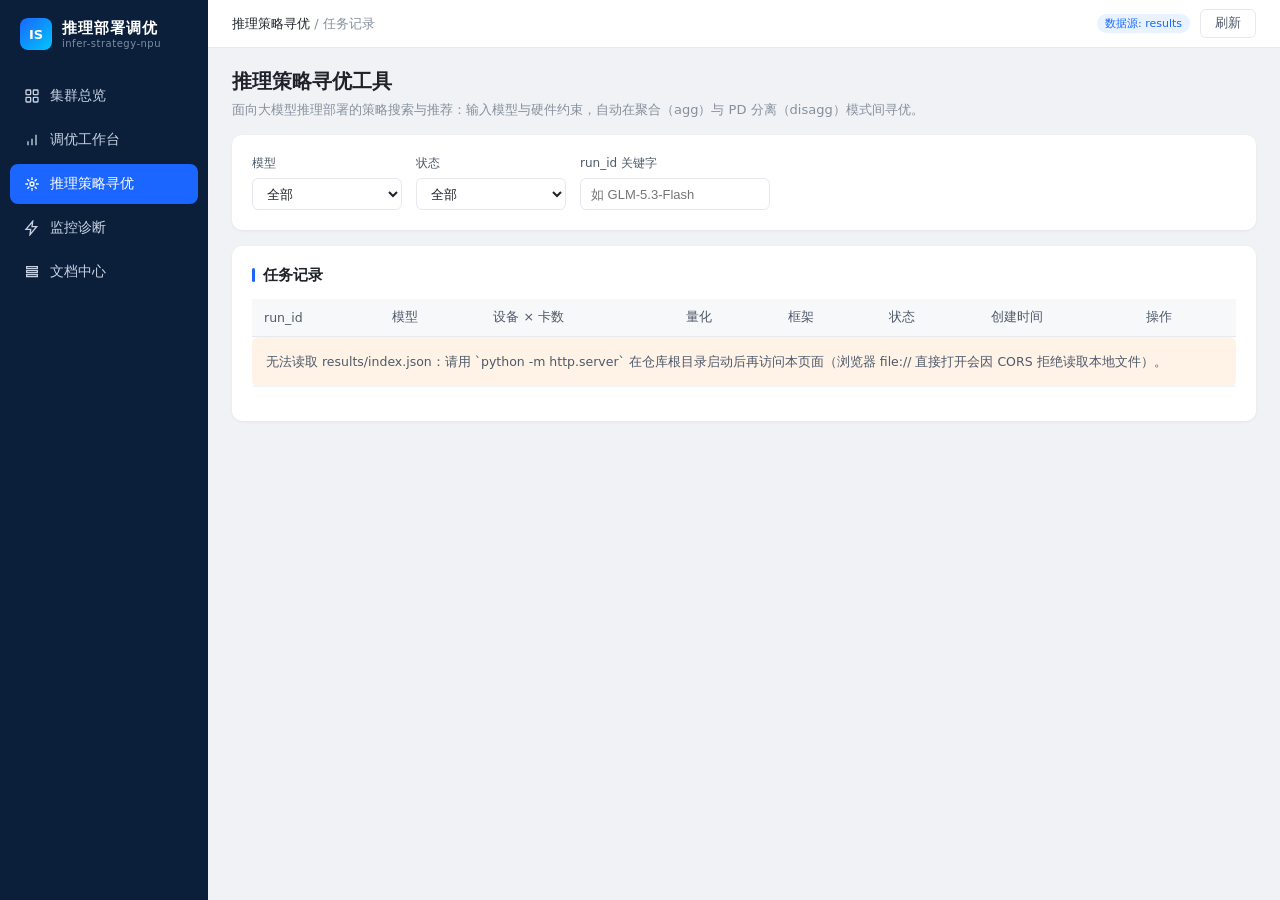
==== ui/index.html @ 911f8c32 "feat(ui): add static frontend demo reading from results/ - ui/: task list + detail views (agg / disa" ====
<!DOCTYPE html>
<html lang="zh-CN">
<head>
  <meta charset="UTF-8">
  <meta name="viewport" content="width=device-width, initial-scale=1.0">
  <title>推理部署策略寻优 · Demo</title>
  <link rel="stylesheet" href="styles.css">
</head>
<body>
<div class="layout">

  <!-- 侧边栏 -->
  <aside class="sidebar">
    <div class="logo">
      <div class="logo-icon">IS</div>
      <div>
        <div class="logo-name">推理部署调优</div>
        <div class="logo-sub">infer-strategy-npu</div>
      </div>
    </div>
    <nav class="menu">
      <div class="menu-item">
        <svg viewBox="0 0 24 24" fill="none" stroke="currentColor" stroke-width="2"><rect x="3" y="3" width="7" height="7" rx="1"/><rect x="14" y="3" width="7" height="7" rx="1"/><rect x="3" y="14" width="7" height="7" rx="1"/><rect x="14" y="14" width="7" height="7" rx="1"/></svg>
        集群总览
      </div>
      <div class="menu-item">
        <svg viewBox="0 0 24 24" fill="none" stroke="currentColor" stroke-width="2"><path d="M12 20V10M6 20v-6M18 20V4"/></svg>
        调优工作台
      </div>
      <div class="menu-item active">
        <svg viewBox="0 0 24 24" fill="none" stroke="currentColor" stroke-width="2"><circle cx="12" cy="12" r="3"/><path d="M12 2v4M12 18v4M2 12h4M18 12h4M5 5l3 3M16 16l3 3M19 5l-3 3M8 16l-3 3"/></svg>
        推理策略寻优
      </div>
      <div class="menu-item">
        <svg viewBox="0 0 24 24" fill="none" stroke="currentColor" stroke-width="2"><path d="M13 2L3 14h7l-1 8 10-12h-7l1-8z"/></svg>
        监控诊断
      </div>
      <div class="menu-item">
        <svg viewBox="0 0 24 24" fill="none" stroke="currentColor" stroke-width="2"><path d="M4 4h16v3H4zM4 10h16v3H4zM4 16h16v3H4z"/></svg>
        文档中心
      </div>
    </nav>
  </aside>

  <div class="main">
    <div class="topbar">
      <span class="crumb" id="crumb"></span>
      <div class="topbar-right">
        <span class="src-badge" id="src-badge"></span>
        <button class="btn-ghost" onclick="location.reload()">刷新</button>
      </div>
    </div>

    <div class="content">

      <!-- 视图一：任务列表 -->
      <div id="view-list">
        <div class="page-head">
          <h1>推理策略寻优工具</h1>
          <p>面向大模型推理部署的策略搜索与推荐：输入模型与硬件约束，自动在聚合（agg）与 PD 分离（disagg）模式间寻优。</p>
        </div>

        <div class="card">
          <div class="filters">
            <div class="field">
              <label>模型</label>
              <select id="f-model"><option value="">全部</option></select>
            </div>
            <div class="field">
              <label>状态</label>
              <select id="f-status">
                <option value="">全部</option>
                <option value="ok">成功</option>
                <option value="failed">失败</option>
              </select>
            </div>
            <div class="field">
              <label>run_id 关键字</label>
              <input id="f-kw" placeholder="如 GLM-5.3-Flash" style="min-width:180px;">
            </div>
          </div>
        </div>

        <div class="card">
          <div class="card-head">
            <div class="card-title"><span class="bar"></span>任务记录</div>
          </div>
          <table>
            <thead>
              <tr>
                <th>run_id</th><th>模型</th><th>设备 × 卡数</th><th>量化</th>
                <th>框架</th><th>状态</th><th>创建时间</th><th>操作</th>
              </tr>
            </thead>
            <tbody id="list-body"></tbody>
          </table>
          <div class="pager" id="pager"></div>
        </div>
      </div>

      <!-- 视图二：任务详情 -->
      <div id="view-detail" class="hide">
        <div class="page-head" style="display:flex;align-items:flex-start;">
          <div style="flex:1;min-width:0;">
            <h1 id="detail-title" style="font-size:18px;"></h1>
            <p id="detail-sub"></p>
          </div>
          <div style="padding-top:4px;">
            <button class="btn-ghost" onclick="backToList()">← 返回任务记录</button>
          </div>
        </div>
        <div id="detail-body"></div>
      </div>

    </div>
  </div>
</div>

<!-- 新建任务弹窗（占位：接入 HTTP 接口后启用） -->
<div class="mask" id="mask">
  <div class="modal">
    <h3>新建任务</h3>
    <div class="m-desc">Demo 阶段仅展示已有结果。接入 infer-strategy-npu-server 后，此处表单将提交到 <code>POST /api/v1/tasks</code>。</div>
    <div class="form-foot">
      <button class="btn-cancel" onclick="closeModal()">关闭</button>
    </div>
  </div>
</div>

<script src="app.js"></script>
</body>
</html>
---- ui/styles.css ----
:root {
  --sidebar-bg: #0b1f3a;
  --sidebar-hover: #16304f;
  --primary: #1a66ff;
  --primary-light: #e8f0ff;
  --page-bg: #f0f2f5;
  --text-1: #1f2329;
  --text-2: #4e5969;
  --text-3: #86909c;
  --line: #e5e8ef;
  --green: #00b42a;
  --green-bg: #e8ffea;
  --orange: #ff7d00;
  --orange-bg: #fff3e8;
  --red: #f53f3f;
  --red-bg: #ffece8;
  --blue-bg: #e8f3ff;
}
* { margin: 0; padding: 0; box-sizing: border-box; }
body {
  font-family: "PingFang SC", "Microsoft YaHei", system-ui, -apple-system, sans-serif;
  background: var(--page-bg); color: var(--text-1); font-size: 14px;
}
a { color: var(--primary); text-decoration: none; cursor: pointer; }

.layout { display: flex; min-height: 100vh; }

/* 侧边栏 */
.sidebar {
  width: 208px; flex-shrink: 0; background: var(--sidebar-bg); color: #c7d3e3;
  display: flex; flex-direction: column; position: sticky; top: 0; height: 100vh;
}
.logo { display: flex; align-items: center; gap: 10px; padding: 18px 20px 22px; }
.logo-icon {
  width: 32px; height: 32px; border-radius: 8px;
  background: linear-gradient(135deg, #1a66ff, #00c6ff);
  display: flex; align-items: center; justify-content: center;
  color: #fff; font-weight: 700; font-size: 13px;
}
.logo-name { font-size: 15px; font-weight: 600; color: #fff; letter-spacing: 1px; }
.logo-sub { font-size: 10px; color: #7d8ea6; letter-spacing: .5px; }
.menu { flex: 1; padding: 4px 10px; }
.menu-item {
  display: flex; align-items: center; gap: 10px; padding: 11px 14px;
  border-radius: 8px; cursor: pointer; margin-bottom: 4px; font-size: 13.5px;
  transition: background .15s;
}
.menu-item:hover { background: var(--sidebar-hover); color: #fff; }
.menu-item.active { background: var(--primary); color: #fff; font-weight: 500; }
.menu-item svg { width: 16px; height: 16px; flex-shrink: 0; }

/* 主区 */
.main { flex: 1; min-width: 0; display: flex; flex-direction: column; }
.topbar {
  height: 48px; background: #fff; border-bottom: 1px solid var(--line);
  display: flex; align-items: center; padding: 0 24px;
  position: sticky; top: 0; z-index: 10;
}
.crumb { color: var(--text-3); font-size: 13px; }
.crumb b { color: var(--text-1); font-weight: 500; }
.topbar-right { margin-left: auto; display: flex; align-items: center; gap: 10px; }
.src-badge {
  background: var(--blue-bg); color: var(--primary);
  font-size: 11px; padding: 2px 8px; border-radius: 10px;
}
.btn-ghost {
  border: 1px solid var(--line); background: #fff; color: var(--text-2);
  padding: 5px 14px; border-radius: 6px; cursor: pointer; font-size: 12.5px;
}
.btn-ghost:hover { border-color: var(--primary); color: var(--primary); }

.content { padding: 20px 24px 40px; width: 100%; }
.page-head h1 { font-size: 20px; font-weight: 600; }
.page-head p { color: var(--text-3); margin-top: 6px; font-size: 13px; max-width: 880px; }

.card {
  background: #fff; border-radius: 10px; padding: 20px; margin-top: 16px;
  box-shadow: 0 1px 3px rgba(31,35,41,.06);
}
.card-head { display: flex; align-items: flex-start; margin-bottom: 14px; }
.card-head .right { margin-left: auto; display: flex; gap: 10px; align-items: center; }
.bar {
  display: inline-block; width: 3px; height: 14px; background: var(--primary);
  border-radius: 2px; margin-right: 8px; vertical-align: -2px;
}
.card-title { font-size: 15px; font-weight: 600; cursor: default; }
.card-desc { color: var(--text-3); font-size: 12.5px; margin: 4px 0 0 11px; }

.btn-primary {
  background: var(--primary); color: #fff; border: none; padding: 7px 18px;
  border-radius: 6px; cursor: pointer; font-size: 13px;
  display: inline-flex; align-items: center; gap: 6px;
}
.btn-primary:hover { background: #0d53e8; }
.btn-text { background: none; border: none; color: var(--primary); cursor: pointer; font-size: 12.5px; padding: 2px 6px; }
.btn-text.danger { color: var(--red); }

/* 筛选 / 表单 */
.filters { display: flex; flex-wrap: wrap; gap: 14px; align-items: flex-end; }
.field { display: flex; flex-direction: column; gap: 6px; }
.field label { font-size: 12px; color: var(--text-2); }
.field select, .field input {
  height: 32px; border: 1px solid var(--line); border-radius: 6px; padding: 0 10px;
  font-size: 13px; min-width: 150px; color: var(--text-1); background: #fff; outline: none;
}
.field select:focus, .field input:focus { border-color: var(--primary); }

/* 状态标签 */
.tag {
  display: inline-flex; align-items: center; gap: 4px;
  padding: 2px 10px; border-radius: 20px; font-size: 12px;
}
.tag-green { background: var(--green-bg); color: var(--green); }
.tag-blue  { background: var(--blue-bg);  color: var(--primary); }
.tag-orange{ background: var(--orange-bg);color: var(--orange); }
.tag-red   { background: var(--red-bg);   color: var(--red); }
.tag-gray  { background: #f2f3f5; color: var(--text-3); }

/* 表格 */
table { width: 100%; border-collapse: collapse; }
th {
  background: #f7f8fa; color: var(--text-2); font-weight: 500; padding: 10px 12px;
  text-align: left; font-size: 12.5px; white-space: nowrap; border-bottom: 1px solid var(--line);
}
td { padding: 11px 12px; border-bottom: 1px solid #f2f3f5; font-size: 13px; white-space: nowrap; }
tr:hover td { background: #fafbfc; }
tr.clickable { cursor: pointer; }
tr.top1 td { background: #f5f9ff; }
tr.top1:hover td { background: #eef5ff; }
td.num { font-variant-numeric: tabular-nums; }
td.strong { font-weight: 600; }
.sub { color: var(--text-3); font-size: 12px; }
.pager { display: flex; justify-content: flex-end; gap: 6px; margin-top: 14px; }
.pager button {
  min-width: 28px; height: 28px; border: 1px solid var(--line); background: #fff;
  border-radius: 6px; cursor: pointer; font-size: 12.5px; color: var(--text-2);
}
.pager button.cur { background: var(--primary); color: #fff; border-color: var(--primary); }

/* 推荐卡 */
.reco { display: flex; border-radius: 10px; overflow: hidden; border: 1px solid #d4e3ff; }
.reco-left {
  width: 230px; flex-shrink: 0; background: linear-gradient(160deg, #1a66ff, #0d47c4);
  color: #fff; padding: 22px 20px; display: flex; flex-direction: column; justify-content: center; gap: 8px;
}
.reco-left .mode { font-size: 12px; opacity: .85; letter-spacing: 1px; }
.reco-left .big { font-size: 24px; font-weight: 700; line-height: 1.2; }
.reco-badge {
  background: rgba(255,255,255,.18); border-radius: 6px;
  padding: 4px 10px; width: fit-content; font-size: 12px;
}
.reco-right { flex: 1; background: #fff; padding: 18px 22px; }
.reco-metrics { display: grid; grid-template-columns: repeat(3, 1fr); gap: 14px; }
.metric { background: #f7f9fc; border-radius: 8px; padding: 12px 14px; }
.metric .k { color: var(--text-3); font-size: 12px; margin-bottom: 4px; }
.metric .v { font-size: 17px; font-weight: 600; font-variant-numeric: tabular-nums; }
.metric .v small { font-size: 11px; color: var(--text-3); font-weight: 400; margin-left: 2px; }
.reco-why { margin-top: 12px; display: flex; align-items: center; gap: 8px; color: var(--text-2); font-size: 12.5px; flex-wrap: wrap; }

/* 任务元信息 */
.meta-grid { display: grid; grid-template-columns: repeat(4, 1fr); gap: 12px; }
.meta {
  background: #f7f9fc; border-radius: 8px; padding: 10px 14px;
  border-left: 3px solid var(--primary);
}
.meta .k { color: var(--text-3); font-size: 12px; margin-bottom: 3px; }
.meta .v { font-size: 13.5px; font-weight: 500; word-break: break-all; }

/* PD 分离 tab 与侧 */
.tabs { display: flex; gap: 8px; margin: 8px 0 14px; flex-wrap: wrap; }
.tab {
  border: 1px solid var(--line); background: #fff; color: var(--text-2);
  padding: 6px 16px; border-radius: 8px; cursor: pointer; font-size: 13px;
}
.tab.active { background: var(--primary); color: #fff; border-color: var(--primary); }
.pd-grid { display: grid; grid-template-columns: 1fr 1fr; gap: 14px; margin-top: 14px; }
.pd-side { background: #f7f9fc; border-radius: 8px; padding: 14px 16px; border-left: 3px solid var(--green); }
.pd-role { font-size: 12px; color: var(--text-3); margin-bottom: 6px; }
.pd-p { font-size: 16px; font-weight: 600; font-variant-numeric: tabular-nums; }
.pd-side .sub { margin-top: 4px; }

/* 命令列表 */
.cmd-list { margin: 10px 0 0; padding-left: 18px; }
.cmd-list li { font-family: Consolas, Menlo, monospace; font-size: 12px; color: var(--text-2); margin-bottom: 8px; white-space: pre-wrap; word-break: break-all; }
details.card > summary { list-style: none; cursor: pointer; user-select: none; }
details.card > summary::-webkit-details-marker { display: none; }
details.card[open] { padding-bottom: 18px; }

/* 错误卡 */
.err-box { border: 1px solid #ffd4d0; background: #fffaf9; border-radius: 8px; padding: 14px 16px; margin-top: 10px; }
.err-box pre {
  background: #fff; border: 1px solid #ffd4d0; border-radius: 6px; padding: 12px 14px;
  font-size: 12px; color: var(--text-2); white-space: pre-wrap; word-break: break-all;
  line-height: 1.7; margin: 10px 0; font-family: Consolas, Menlo, monospace;
}
.err-note { background: var(--orange-bg); border-radius: 6px; padding: 10px 14px; font-size: 12.5px; color: var(--text-2); line-height: 1.7; }
.err-note code { background: rgba(0,0,0,.05); padding: 1px 5px; border-radius: 4px; font-size: 11.5px; }

.notice {
  display: flex; align-items: center; gap: 10px; background: var(--primary-light);
  border-radius: 8px; padding: 10px 14px; margin-bottom: 14px;
  font-size: 12.5px; color: var(--text-2); border: 1px solid #d4e3ff; flex-wrap: wrap;
}
.notice b { color: var(--primary); font-weight: 600; }
.notice .right { margin-left: auto; }
.err-note-line { color: var(--red); }

/* 弹窗 */
.mask {
  position: fixed; inset: 0; background: rgba(15,27,58,.45);
  display: none; align-items: center; justify-content: center; z-index: 100;
}
.mask.show { display: flex; }
.modal { background: #fff; border-radius: 12px; width: 640px; max-height: 86vh; overflow: auto; padding: 24px; }
.modal h3 { font-size: 16px; margin-bottom: 4px; }
.modal .m-desc { color: var(--text-3); font-size: 12.5px; margin: 12px 0 18px; line-height: 1.7; }
.modal .m-desc code { background: #eef1f6; padding: 1px 5px; border-radius: 4px; font-size: 11.5px; color: var(--text-2); }
.form-foot { display: flex; justify-content: flex-end; gap: 10px; margin-top: 22px; }
.btn-cancel { background: #fff; border: 1px solid var(--line); color: var(--text-2); padding: 7px 18px; border-radius: 6px; cursor: pointer; font-size: 13px; }

.hide { display: none !important; }
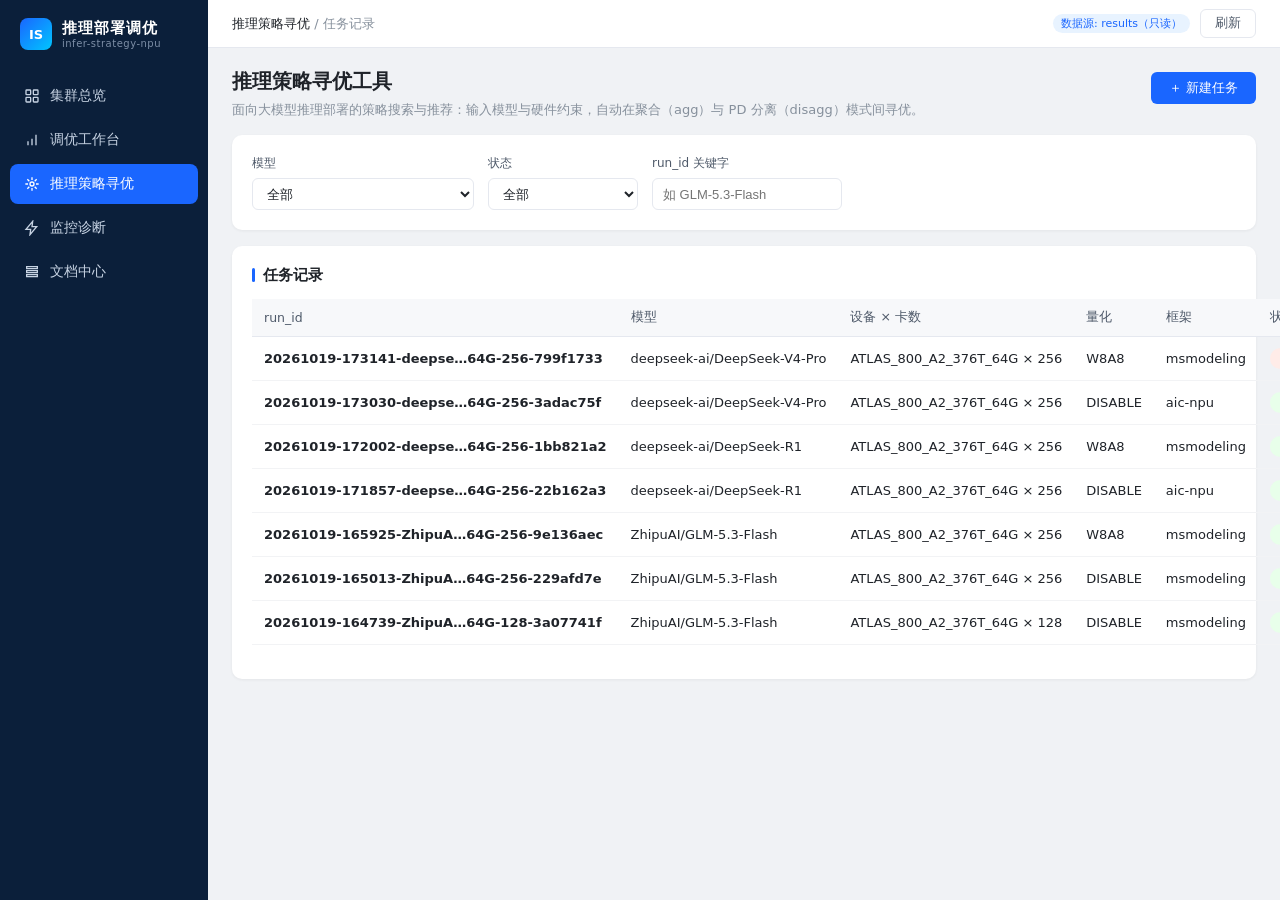
==== commit f4e46ae7: "Optimize command integration, add model adaptation, and improve frontend display interaction logic." ====
--- a/ui/index.html
+++ b/ui/index.html
@@ -55,9 +55,14 @@
 
       <!-- 视图一：任务列表 -->
       <div id="view-list">
-        <div class="page-head">
-          <h1>推理策略寻优工具</h1>
-          <p>面向大模型推理部署的策略搜索与推荐：输入模型与硬件约束，自动在聚合（agg）与 PD 分离（disagg）模式间寻优。</p>
+        <div class="page-head" style="display:flex;align-items:flex-start;">
+          <div style="flex:1;min-width:0;">
+            <h1>推理策略寻优工具</h1>
+            <p>面向大模型推理部署的策略搜索与推荐：输入模型与硬件约束，自动在聚合（agg）与 PD 分离（disagg）模式间寻优。</p>
+          </div>
+          <div style="padding-top:4px;">
+            <button class="btn-primary" onclick="openModal()">＋ 新建任务</button>
+          </div>
         </div>
 
         <div class="card">
@@ -116,13 +121,109 @@
   </div>
 </div>
 
-<!-- 新建任务弹窗（占位：接入 HTTP 接口后启用） -->
+<!-- 新建任务弹窗：提交到 POST /api/v1/tasks -->
 <div class="mask" id="mask">
   <div class="modal">
     <h3>新建任务</h3>
-    <div class="m-desc">Demo 阶段仅展示已有结果。接入 infer-strategy-npu-server 后，此处表单将提交到 <code>POST /api/v1/tasks</code>。</div>
+    <div class="m-desc" id="nf-hint">填写模型与硬件约束，提交后由服务端执行寻优。结果会自动出现在任务记录里。</div>
+
+    <div class="nf-grid">
+      <div class="field">
+        <label>模型 *</label>
+        <select id="nf-model"></select>
+      </div>
+      <div class="field">
+        <label>设备 *</label>
+        <select id="nf-device"></select>
+      </div>
+      <div class="field">
+        <label>卡数 *</label>
+        <input id="nf-num-devices" type="number" min="1" value="32">
+      </div>
+      <div class="field">
+        <label>量化</label>
+        <select id="nf-quantize">
+          <option value="DISABLE">DISABLE（不量化）</option>
+          <option value="ENABLE">ENABLE（开启量化）</option>
+        </select>
+      </div>
+      <div class="field">
+        <label>输入长度</label>
+        <input id="nf-isl" type="number" min="1" value="4096">
+      </div>
+      <div class="field">
+        <label>输出长度</label>
+        <input id="nf-osl" type="number" min="1" value="1024">
+      </div>
+      <div class="field">
+        <label>TTFT 上限 (ms)</label>
+        <input id="nf-ttft" type="number" min="1" value="2000">
+      </div>
+      <div class="field">
+        <label>TPOT 上限 (ms)</label>
+        <input id="nf-tpot" type="number" min="1" value="80">
+      </div>
+    </div>
+
+    <div class="field" style="margin-top:14px;">
+      <label>部署形态（模式）</label>
+      <div class="nf-checks">
+        <label class="nf-check"><input type="checkbox" id="nf-mode-agg" checked> PD 混部（agg）</label>
+        <label class="nf-check"><input type="checkbox" id="nf-mode-disagg" checked> PD 分离（disagg）</label>
+      </div>
+    </div>
+
+    <details style="margin-top:16px;">
+      <summary style="cursor:pointer;font-size:13px;color:var(--text-2);">高级参数</summary>
+      <div class="nf-grid" style="margin-top:12px;">
+        <div class="field">
+          <label>PD 每实例卡数（空格分隔）</label>
+          <input id="nf-pd-sizes" type="text" value="8" placeholder="8 16 32">
+        </div>
+        <div class="field">
+          <label>TP 候选（空格分隔，留空=自动）</label>
+          <input id="nf-tp-sizes" type="text" placeholder="如 16 32">
+        </div>
+        <div class="field">
+          <label>并发度 jobs</label>
+          <input id="nf-jobs" type="number" min="1" placeholder="默认 32">
+        </div>
+        <div class="field">
+          <label>top-n（aic-npu）</label>
+          <input id="nf-top-n" type="number" min="1" value="10">
+        </div>
+        <div class="field">
+          <label>专家线性层量化动作</label>
+          <select id="nf-q-linear">
+            <option value="">（随 quantize 默认）</option>
+            <option value="DISABLED">DISABLED</option>
+            <option value="W8A8_DYNAMIC">W8A8_DYNAMIC</option>
+            <option value="MXFP4">MXFP4</option>
+            <option value="FP8">FP8</option>
+          </select>
+        </div>
+        <div class="field">
+          <label>KV cache 量化动作</label>
+          <select id="nf-q-attn">
+            <option value="">（随 quantize 默认）</option>
+            <option value="DISABLED">DISABLED</option>
+            <option value="INT8">INT8</option>
+            <option value="FP8">FP8</option>
+          </select>
+        </div>
+      </div>
+      <label class="nf-check" style="margin-top:10px;">
+        <input type="checkbox" id="nf-compile"> 开启图编译（--compile，更准但更慢）
+      </label>
+    </details>
+
+    <div id="nf-preview" class="nf-preview hide"></div>
+    <div id="nf-error" class="nf-error hide"></div>
+
     <div class="form-foot">
       <button class="btn-cancel" onclick="closeModal()">关闭</button>
+      <button class="btn-cancel" onclick="previewNewTask()">预览命令</button>
+      <button class="btn-primary" id="nf-submit" onclick="submitNewTask()">提交并运行</button>
     </div>
   </div>
 </div>
--- a/ui/styles.css
+++ b/ui/styles.css
@@ -217,5 +217,31 @@
 .modal .m-desc code { background: #eef1f6; padding: 1px 5px; border-radius: 4px; font-size: 11.5px; color: var(--text-2); }
 .form-foot { display: flex; justify-content: flex-end; gap: 10px; margin-top: 22px; }
 .btn-cancel { background: #fff; border: 1px solid var(--line); color: var(--text-2); padding: 7px 18px; border-radius: 6px; cursor: pointer; font-size: 13px; }
+.btn-primary:disabled { background: #a9bde3; cursor: not-allowed; }
+
+/* 新建任务表单 */
+.nf-grid { display: grid; grid-template-columns: repeat(2, minmax(0, 1fr)); gap: 14px; }
+.nf-grid .field select, .nf-grid .field input { min-width: 0; width: 100%; box-sizing: border-box; }
+.nf-checks { display: flex; gap: 20px; align-items: center; height: 32px; }
+.nf-check { display: inline-flex; align-items: center; gap: 6px; font-size: 13px; color: var(--text-1); cursor: pointer; }
+.nf-check input { width: 14px; height: 14px; min-width: 14px; }
+.nf-preview {
+  margin-top: 16px; padding: 12px 14px; border: 1px solid var(--line);
+  border-radius: 8px; background: #f7f9fc; font-size: 12px; line-height: 1.7;
+}
+.nf-preview .pv-title { font-weight: 600; color: var(--text-1); margin-bottom: 6px; }
+.nf-preview ul { margin: 6px 0 0 18px; padding: 0; }
+.nf-preview li { word-break: break-all; color: var(--text-2); font-family: ui-monospace, Menlo, Consolas, monospace; font-size: 11px; }
+.nf-preview .pv-warn { color: var(--orange); }
+.nf-error {
+  margin-top: 14px; padding: 10px 12px; border-radius: 8px; font-size: 12.5px;
+  background: var(--red-bg); color: var(--red); border: 1px solid #f3c3c3;
+}
+.nf-running { display: inline-flex; align-items: center; gap: 8px; font-size: 12.5px; color: var(--text-2); }
+
+@media (max-width: 720px) {
+  .nf-grid { grid-template-columns: 1fr; }
+  .modal { width: 92vw; }
+}
 
 .hide { display: none !important; }
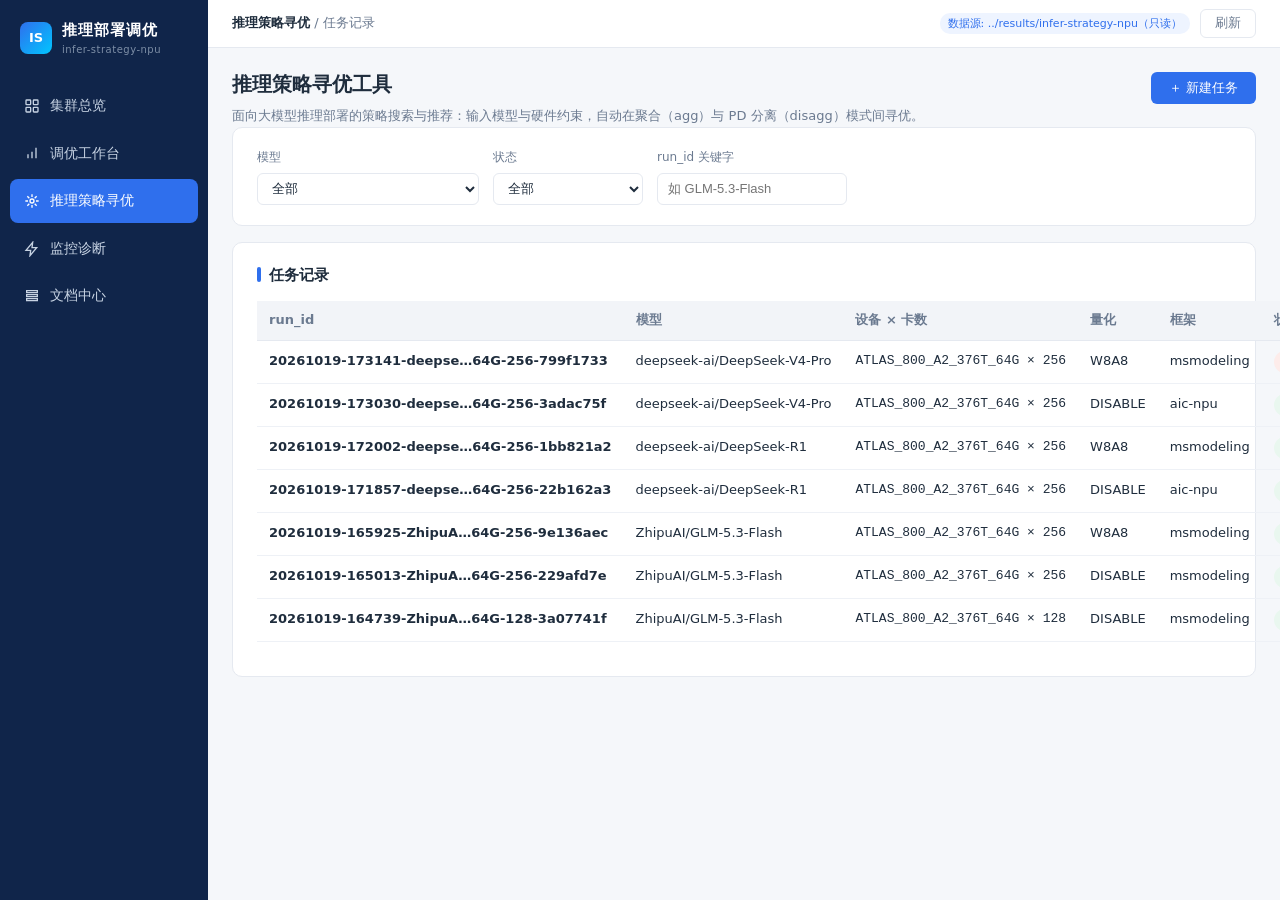
==== commit b8d901ba: "fix: improve frontend display interaction logic." ====
--- a/ui/index.html
+++ b/ui/index.html
@@ -77,6 +77,9 @@
                 <option value="">全部</option>
                 <option value="ok">成功</option>
                 <option value="failed">失败</option>
+                <option value="running">运行中</option>
+                <option value="cancelled">已取消</option>
+                <option value="timeout">超时</option>
               </select>
             </div>
             <div class="field">
@@ -110,7 +113,8 @@
             <h1 id="detail-title" style="font-size:18px;"></h1>
             <p id="detail-sub"></p>
           </div>
-          <div style="padding-top:4px;">
+          <div style="padding-top:4px;display:flex;gap:8px;">
+            <button class="btn-ghost" id="btn-report" onclick="openReport()">静态报告</button>
             <button class="btn-ghost" onclick="backToList()">← 返回任务记录</button>
           </div>
         </div>
@@ -178,7 +182,8 @@
       <div class="nf-grid" style="margin-top:12px;">
         <div class="field">
           <label>PD 每实例卡数（空格分隔）</label>
-          <input id="nf-pd-sizes" type="text" value="8" placeholder="8 16 32">
+          <input id="nf-pd-sizes" type="text" value="8" placeholder="8 16">
+          <span class="sub">组合数 = 该列表的笛卡尔积：填 <code>8</code> 只跑 P8D8 一组；填 <code>8 16</code> 跑 P8D8 / P8D16 / P16D8 / P16D16 四组（每组约 3 分钟）</span>
         </div>
         <div class="field">
           <label>TP 候选（空格分隔，留空=自动）</label>
--- a/ui/styles.css
+++ b/ui/styles.css
@@ -1,27 +1,29 @@
 :root {
-  --sidebar-bg: #0b1f3a;
-  --sidebar-hover: #16304f;
-  --primary: #1a66ff;
-  --primary-light: #e8f0ff;
-  --page-bg: #f0f2f5;
-  --text-1: #1f2329;
-  --text-2: #4e5969;
-  --text-3: #86909c;
-  --line: #e5e8ef;
-  --green: #00b42a;
-  --green-bg: #e8ffea;
-  --orange: #ff7d00;
-  --orange-bg: #fff3e8;
-  --red: #f53f3f;
-  --red-bg: #ffece8;
-  --blue-bg: #e8f3ff;
+  --bg: #f5f7fa;
+  --panel: #ffffff;
+  --border: #e5e9f0;
+  --text: #1f2d3d;
+  --sub: #6b7a90;
+  --blue: #2f6fed;
+  --blue-bg: #eef4ff;
+  --red: #d93026;
+  --red-bg: #fdecea;
+  --orange: #e07b00;
+  --orange-bg: #fff4e5;
+  --green: #1a7f4b;
+  --green-bg: #e9f7ef;
+  --purple: #6941c6;
+  --purple-bg: #f2ecfb;
+  --gray-bg: #f2f4f8;
+  --sidebar-bg: #10254a;
+  --sidebar-hover: #1a3a6b;
 }
 * { margin: 0; padding: 0; box-sizing: border-box; }
 body {
-  font-family: "PingFang SC", "Microsoft YaHei", system-ui, -apple-system, sans-serif;
-  background: var(--page-bg); color: var(--text-1); font-size: 14px;
-}
-a { color: var(--primary); text-decoration: none; cursor: pointer; }
+  font-family: "Microsoft YaHei", "PingFang SC", "Segoe UI", system-ui, -apple-system, sans-serif;
+  background: var(--bg); color: var(--text); font-size: 14px; line-height: 1.6;
+}
+a { color: var(--blue); text-decoration: none; cursor: pointer; }
 
 .layout { display: flex; min-height: 100vh; }
 
@@ -33,7 +35,7 @@
 .logo { display: flex; align-items: center; gap: 10px; padding: 18px 20px 22px; }
 .logo-icon {
   width: 32px; height: 32px; border-radius: 8px;
-  background: linear-gradient(135deg, #1a66ff, #00c6ff);
+  background: linear-gradient(135deg, #2f6fed, #00c6ff);
   display: flex; align-items: center; justify-content: center;
   color: #fff; font-weight: 700; font-size: 13px;
 }
@@ -46,202 +48,250 @@
   transition: background .15s;
 }
 .menu-item:hover { background: var(--sidebar-hover); color: #fff; }
-.menu-item.active { background: var(--primary); color: #fff; font-weight: 500; }
+.menu-item.active { background: var(--blue); color: #fff; font-weight: 500; }
 .menu-item svg { width: 16px; height: 16px; flex-shrink: 0; }
 
 /* 主区 */
 .main { flex: 1; min-width: 0; display: flex; flex-direction: column; }
 .topbar {
-  height: 48px; background: #fff; border-bottom: 1px solid var(--line);
+  height: 48px; background: #fff; border-bottom: 1px solid var(--border);
   display: flex; align-items: center; padding: 0 24px;
   position: sticky; top: 0; z-index: 10;
 }
-.crumb { color: var(--text-3); font-size: 13px; }
-.crumb b { color: var(--text-1); font-weight: 500; }
+.crumb { color: var(--sub); font-size: 13px; }
+.crumb b { color: var(--text); font-weight: 600; }
 .topbar-right { margin-left: auto; display: flex; align-items: center; gap: 10px; }
-.src-badge {
-  background: var(--blue-bg); color: var(--primary);
-  font-size: 11px; padding: 2px 8px; border-radius: 10px;
-}
+.src-badge { background: var(--blue-bg); color: var(--blue); font-size: 11px; padding: 2px 8px; border-radius: 10px; }
 .btn-ghost {
-  border: 1px solid var(--line); background: #fff; color: var(--text-2);
+  border: 1px solid var(--border); background: #fff; color: var(--sub);
   padding: 5px 14px; border-radius: 6px; cursor: pointer; font-size: 12.5px;
 }
-.btn-ghost:hover { border-color: var(--primary); color: var(--primary); }
-
-.content { padding: 20px 24px 40px; width: 100%; }
+.btn-ghost:hover { border-color: var(--blue); color: var(--blue); }
+
+.content { padding: 20px 24px 48px; width: 100%; max-width: 1440px; }
 .page-head h1 { font-size: 20px; font-weight: 600; }
-.page-head p { color: var(--text-3); margin-top: 6px; font-size: 13px; max-width: 880px; }
-
+.page-head p { color: var(--sub); margin-top: 6px; font-size: 13px; max-width: 880px; }
+
+/* 卡片 / 章节标题 */
 .card {
-  background: #fff; border-radius: 10px; padding: 20px; margin-top: 16px;
-  box-shadow: 0 1px 3px rgba(31,35,41,.06);
+  background: var(--panel); border: 1px solid var(--border); border-radius: 10px;
+  padding: 20px 24px; margin-bottom: 16px;
 }
 .card-head { display: flex; align-items: flex-start; margin-bottom: 14px; }
 .card-head .right { margin-left: auto; display: flex; gap: 10px; align-items: center; }
-.bar {
-  display: inline-block; width: 3px; height: 14px; background: var(--primary);
-  border-radius: 2px; margin-right: 8px; vertical-align: -2px;
-}
-.card-title { font-size: 15px; font-weight: 600; cursor: default; }
-.card-desc { color: var(--text-3); font-size: 12.5px; margin: 4px 0 0 11px; }
+.bar { display: inline-block; width: 4px; height: 15px; background: var(--blue); border-radius: 2px; margin-right: 8px; vertical-align: -2px; }
+.card-title { font-size: 15px; font-weight: 600; }
+.card-desc { color: var(--sub); font-size: 12.5px; font-weight: 400; margin-left: 6px; }
+
+.section-title { display: flex; align-items: center; gap: 10px; font-size: 17px; font-weight: 600; margin: 28px 0 14px; }
+.section-title .bar { height: 18px; vertical-align: -3px; }
+.section-title .sub { font-size: 12px; color: var(--sub); font-weight: 400; }
 
 .btn-primary {
-  background: var(--primary); color: #fff; border: none; padding: 7px 18px;
+  background: var(--blue); color: #fff; border: none; padding: 7px 18px;
   border-radius: 6px; cursor: pointer; font-size: 13px;
   display: inline-flex; align-items: center; gap: 6px;
 }
-.btn-primary:hover { background: #0d53e8; }
-.btn-text { background: none; border: none; color: var(--primary); cursor: pointer; font-size: 12.5px; padding: 2px 6px; }
+.btn-primary:hover { background: #2159c9; }
+.btn-primary:disabled { background: #a9bde3; cursor: not-allowed; }
+.btn-cancel { background: #fff; border: 1px solid var(--border); color: var(--sub); padding: 7px 18px; border-radius: 6px; cursor: pointer; font-size: 13px; }
+.btn-text { background: none; border: none; color: var(--blue); cursor: pointer; font-size: 12.5px; padding: 2px 6px; }
 .btn-text.danger { color: var(--red); }
 
 /* 筛选 / 表单 */
 .filters { display: flex; flex-wrap: wrap; gap: 14px; align-items: flex-end; }
 .field { display: flex; flex-direction: column; gap: 6px; }
-.field label { font-size: 12px; color: var(--text-2); }
+.field label { font-size: 12px; color: var(--sub); }
 .field select, .field input {
-  height: 32px; border: 1px solid var(--line); border-radius: 6px; padding: 0 10px;
-  font-size: 13px; min-width: 150px; color: var(--text-1); background: #fff; outline: none;
-}
-.field select:focus, .field input:focus { border-color: var(--primary); }
-
-/* 状态标签 */
-.tag {
-  display: inline-flex; align-items: center; gap: 4px;
-  padding: 2px 10px; border-radius: 20px; font-size: 12px;
-}
-.tag-green { background: var(--green-bg); color: var(--green); }
-.tag-blue  { background: var(--blue-bg);  color: var(--primary); }
-.tag-orange{ background: var(--orange-bg);color: var(--orange); }
-.tag-red   { background: var(--red-bg);   color: var(--red); }
-.tag-gray  { background: #f2f3f5; color: var(--text-3); }
-
-/* 表格 */
-table { width: 100%; border-collapse: collapse; }
+  height: 32px; border: 1px solid var(--border); border-radius: 6px; padding: 0 10px;
+  font-size: 13px; min-width: 150px; color: var(--text); background: #fff; outline: none;
+}
+.field select:focus, .field input:focus { border-color: var(--blue); }
+
+/* 标签 */
+.tag { display: inline-block; padding: 1px 10px; border-radius: 20px; font-size: 12px; font-weight: 600; line-height: 20px; white-space: nowrap; }
+.tag.ok { background: var(--green-bg); color: var(--green); }
+.tag.warn { background: var(--orange-bg); color: var(--orange); }
+.tag.info { background: var(--blue-bg); color: var(--blue); }
+.tag.neutral { background: var(--gray-bg); color: var(--sub); }
+.tag.critical { background: var(--red-bg); color: var(--red); }
+.tag.purple { background: var(--purple-bg); color: var(--purple); }
+
+/* chips：并行策略 / 附加部署配置 */
+.chips { display: flex; flex-wrap: wrap; gap: 8px; margin: 4px 0 2px; }
+.chip {
+  background: var(--gray-bg); border: 1px solid var(--border); border-radius: 6px;
+  padding: 3px 10px; font-size: 12px; font-family: Consolas, Menlo, monospace; white-space: nowrap;
+}
+.chip b { color: var(--text); margin-left: 4px; }
+.chip.hot { background: var(--blue-bg); border-color: #c9dcff; font-weight: 600; }
+.chip.hot b { color: var(--blue); }
+.chip.lg { padding: 6px 14px; font-size: 15px; font-weight: 700; border-radius: 8px; }
+.chip.lg b { font-size: 16px; }
+
+/* 并行策略：结论卡里最显眼的一块 */
+.para-block {
+  background: var(--blue-bg); border: 1px solid #c9dcff; border-radius: 10px;
+  padding: 14px 16px; margin: 4px 0 6px;
+}
+.para-head { font-size: 12px; color: var(--blue); font-weight: 600; letter-spacing: .5px; margin-bottom: 8px; }
+.para-line.lg { margin: 8px 0; align-items: center; }
+.para-line.lg .k { min-width: 88px; color: var(--text); font-weight: 600; font-size: 13px; }
+
+/* 关键指标：弱化（建模估算值，不作为决策主依据） */
+.metrics-mini { display: flex; flex-wrap: wrap; gap: 8px; margin: 2px 0 6px; }
+.metrics-mini .mi {
+  background: var(--gray-bg); border-radius: 6px; padding: 3px 10px;
+  font-size: 12.5px; color: var(--text); font-family: Consolas, Menlo, monospace;
+}
+.metrics-mini .mi i { font-style: normal; color: var(--sub); margin-right: 6px; font-family: inherit; }
+.metrics-mini .mi em { font-style: normal; color: var(--sub); font-size: 11px; margin-left: 2px; }
+
+/* 指标小方块 */
+.stat-grid { display: grid; grid-template-columns: repeat(auto-fit, minmax(140px, 1fr)); gap: 12px; }
+.stat { background: var(--panel); border: 1px solid var(--border); border-radius: 10px; padding: 12px 12px; text-align: center; }
+.stat .v { font-family: Consolas, Menlo, monospace; font-size: 20px; font-weight: 700; line-height: 1.3; word-break: break-all; }
+.stat .v small { font-size: 11px; color: var(--sub); font-weight: 400; margin-left: 2px; }
+.stat .l { font-size: 12px; color: var(--sub); margin-top: 2px; }
+.stat.blue { background: var(--blue-bg); border-color: #c9dcff; }
+.stat.blue .v { color: var(--blue); }
+.stat-caption { font-size: 12.5px; color: var(--sub); margin-top: 12px; }
+.stat-caption b { font-family: Consolas, Menlo, monospace; color: var(--text); }
+
+/* 结论卡 */
+.concl-grid { display: grid; grid-template-columns: repeat(auto-fit, minmax(420px, 1fr)); gap: 16px; }
+.concl-card {
+  background: var(--panel); border: 1px solid var(--border); border-radius: 10px;
+  padding: 18px 20px; border-top: 3px solid var(--sub);
+}
+.concl-card.best { border-top-color: var(--blue); box-shadow: 0 2px 10px rgba(47,111,237,.10); }
+.concl-card.empty { border-top-color: var(--border); }
+.cc-head { display: flex; align-items: center; gap: 10px; flex-wrap: wrap; margin-bottom: 10px; }
+.cc-head .idx { font-size: 14px; font-weight: 600; }
+.cc-tags { margin-left: auto; display: flex; gap: 6px; flex-wrap: wrap; }
+.para-line { display: flex; gap: 10px; align-items: baseline; margin: 6px 0; }
+.para-line .k { color: var(--sub); font-size: 12.5px; min-width: 78px; flex-shrink: 0; }
+.para-line .v { display: flex; flex-wrap: wrap; gap: 6px; }
+
+h4.blk { font-size: 13.5px; font-weight: 600; margin: 16px 0 8px; display: flex; align-items: center; gap: 8px; }
+h4.blk::before { content: ""; width: 6px; height: 6px; border-radius: 50%; background: var(--blue); display: inline-block; }
+
+/* 表格：候选列表 */
+table { width: 100%; border-collapse: collapse; font-size: 13px; }
 th {
-  background: #f7f8fa; color: var(--text-2); font-weight: 500; padding: 10px 12px;
-  text-align: left; font-size: 12.5px; white-space: nowrap; border-bottom: 1px solid var(--line);
-}
-td { padding: 11px 12px; border-bottom: 1px solid #f2f3f5; font-size: 13px; white-space: nowrap; }
+  background: var(--gray-bg); color: var(--sub); font-weight: 600; padding: 9px 12px;
+  text-align: left; white-space: nowrap; border-bottom: 1px solid var(--border);
+}
+td { padding: 10px 12px; border-bottom: 1px solid #eef1f6; white-space: nowrap; }
 tr:hover td { background: #fafbfc; }
 tr.clickable { cursor: pointer; }
-tr.top1 td { background: #f5f9ff; }
-tr.top1:hover td { background: #eef5ff; }
-td.num { font-variant-numeric: tabular-nums; }
+tr.top1 td { background: var(--blue-bg); }
+tr.top1:hover td { background: #e3eeff; }
+td.num { font-variant-numeric: tabular-nums; font-family: Consolas, Menlo, monospace; }
 td.strong { font-weight: 600; }
-.sub { color: var(--text-3); font-size: 12px; }
+.sub { color: var(--sub); font-size: 12px; }
 .pager { display: flex; justify-content: flex-end; gap: 6px; margin-top: 14px; }
 .pager button {
-  min-width: 28px; height: 28px; border: 1px solid var(--line); background: #fff;
-  border-radius: 6px; cursor: pointer; font-size: 12.5px; color: var(--text-2);
-}
-.pager button.cur { background: var(--primary); color: #fff; border-color: var(--primary); }
-
-/* 推荐卡 */
-.reco { display: flex; border-radius: 10px; overflow: hidden; border: 1px solid #d4e3ff; }
-.reco-left {
-  width: 230px; flex-shrink: 0; background: linear-gradient(160deg, #1a66ff, #0d47c4);
-  color: #fff; padding: 22px 20px; display: flex; flex-direction: column; justify-content: center; gap: 8px;
-}
-.reco-left .mode { font-size: 12px; opacity: .85; letter-spacing: 1px; }
-.reco-left .big { font-size: 24px; font-weight: 700; line-height: 1.2; }
-.reco-badge {
-  background: rgba(255,255,255,.18); border-radius: 6px;
-  padding: 4px 10px; width: fit-content; font-size: 12px;
-}
-.reco-right { flex: 1; background: #fff; padding: 18px 22px; }
-.reco-metrics { display: grid; grid-template-columns: repeat(3, 1fr); gap: 14px; }
-.metric { background: #f7f9fc; border-radius: 8px; padding: 12px 14px; }
-.metric .k { color: var(--text-3); font-size: 12px; margin-bottom: 4px; }
-.metric .v { font-size: 17px; font-weight: 600; font-variant-numeric: tabular-nums; }
-.metric .v small { font-size: 11px; color: var(--text-3); font-weight: 400; margin-left: 2px; }
-.reco-why { margin-top: 12px; display: flex; align-items: center; gap: 8px; color: var(--text-2); font-size: 12.5px; flex-wrap: wrap; }
-
-/* 任务元信息 */
-.meta-grid { display: grid; grid-template-columns: repeat(4, 1fr); gap: 12px; }
-.meta {
-  background: #f7f9fc; border-radius: 8px; padding: 10px 14px;
-  border-left: 3px solid var(--primary);
-}
-.meta .k { color: var(--text-3); font-size: 12px; margin-bottom: 3px; }
-.meta .v { font-size: 13.5px; font-weight: 500; word-break: break-all; }
-
-/* PD 分离 tab 与侧 */
-.tabs { display: flex; gap: 8px; margin: 8px 0 14px; flex-wrap: wrap; }
+  min-width: 28px; height: 28px; border: 1px solid var(--border); background: #fff;
+  border-radius: 6px; cursor: pointer; font-size: 12.5px; color: var(--sub);
+}
+.pager button.cur { background: var(--blue); color: #fff; border-color: var(--blue); }
+
+/* 键值表：任务信息 */
+table.kv { width: 100%; border-collapse: collapse; font-size: 13px; }
+table.kv th, table.kv td { border: 1px solid var(--border); padding: 7px 12px; text-align: left; vertical-align: middle; }
+table.kv th { background: var(--gray-bg); color: var(--sub); font-weight: 600; white-space: nowrap; width: 220px; }
+table.kv td.mono { font-family: Consolas, Menlo, monospace; word-break: break-all; }
+
+/* 折叠块：整行可点，状态一致 */
+details.card.fold > summary { list-style: none; cursor: pointer; user-select: none; display: flex; align-items: center; }
+details.card.fold > summary::-webkit-details-marker { display: none; }
+details.card.fold > summary:hover .fold-text { color: var(--blue); }
+.fold-ico { margin-left: auto; width: 16px; height: 16px; position: relative; flex-shrink: 0; }
+.fold-ico::after {
+  content: ""; position: absolute; left: 4px; top: 5px; width: 7px; height: 7px;
+  border-right: 2px solid var(--sub); border-bottom: 2px solid var(--sub);
+  transform: rotate(45deg); transition: transform .15s;
+}
+details.card.fold[open] > summary .fold-ico::after { transform: rotate(-135deg); top: 7px; }
+.fold-body { padding: 6px 2px 4px; }
+
+/* PD 分离 tab 与两侧 */
+.tabs { display: flex; gap: 8px; margin: 4px 0 14px; flex-wrap: wrap; }
 .tab {
-  border: 1px solid var(--line); background: #fff; color: var(--text-2);
+  border: 1px solid var(--border); background: #fff; color: var(--sub);
   padding: 6px 16px; border-radius: 8px; cursor: pointer; font-size: 13px;
 }
-.tab.active { background: var(--primary); color: #fff; border-color: var(--primary); }
+.tab.active { background: var(--blue); color: #fff; border-color: var(--blue); }
 .pd-grid { display: grid; grid-template-columns: 1fr 1fr; gap: 14px; margin-top: 14px; }
-.pd-side { background: #f7f9fc; border-radius: 8px; padding: 14px 16px; border-left: 3px solid var(--green); }
-.pd-role { font-size: 12px; color: var(--text-3); margin-bottom: 6px; }
-.pd-p { font-size: 16px; font-weight: 600; font-variant-numeric: tabular-nums; }
-.pd-side .sub { margin-top: 4px; }
-
-/* 命令列表 */
-.cmd-list { margin: 10px 0 0; padding-left: 18px; }
-.cmd-list li { font-family: Consolas, Menlo, monospace; font-size: 12px; color: var(--text-2); margin-bottom: 8px; white-space: pre-wrap; word-break: break-all; }
-details.card > summary { list-style: none; cursor: pointer; user-select: none; }
-details.card > summary::-webkit-details-marker { display: none; }
-details.card[open] { padding-bottom: 18px; }
-
-/* 错误卡 */
-.err-box { border: 1px solid #ffd4d0; background: #fffaf9; border-radius: 8px; padding: 14px 16px; margin-top: 10px; }
+.pd-side { background: var(--gray-bg); border-radius: 8px; padding: 14px 16px; border-left: 3px solid var(--green); }
+.pd-role { font-size: 12px; color: var(--sub); margin-bottom: 6px; }
+.pd-side .sub { margin-top: 6px; }
+
+/* 命令 / 错误 */
+.cmd-list { margin: 6px 0 0; padding-left: 18px; }
+.cmd-list li {
+  font-family: Consolas, Menlo, monospace; font-size: 12px; color: var(--sub);
+  margin-bottom: 8px; white-space: pre-wrap; word-break: break-all;
+}
+.err-box { border: 1px solid #f5c6c2; background: #fffaf9; border-radius: 8px; padding: 14px 16px; margin-top: 10px; }
 .err-box pre {
-  background: #fff; border: 1px solid #ffd4d0; border-radius: 6px; padding: 12px 14px;
-  font-size: 12px; color: var(--text-2); white-space: pre-wrap; word-break: break-all;
+  background: #fff; border: 1px solid #f5c6c2; border-radius: 6px; padding: 12px 14px;
+  font-size: 12px; color: var(--sub); white-space: pre-wrap; word-break: break-all;
   line-height: 1.7; margin: 10px 0; font-family: Consolas, Menlo, monospace;
 }
-.err-note { background: var(--orange-bg); border-radius: 6px; padding: 10px 14px; font-size: 12.5px; color: var(--text-2); line-height: 1.7; }
+.err-note { background: var(--orange-bg); border-radius: 6px; padding: 10px 14px; font-size: 12.5px; color: var(--sub); line-height: 1.7; }
 .err-note code { background: rgba(0,0,0,.05); padding: 1px 5px; border-radius: 4px; font-size: 11.5px; }
 
 .notice {
-  display: flex; align-items: center; gap: 10px; background: var(--primary-light);
+  display: flex; align-items: center; gap: 10px; background: var(--blue-bg);
   border-radius: 8px; padding: 10px 14px; margin-bottom: 14px;
-  font-size: 12.5px; color: var(--text-2); border: 1px solid #d4e3ff; flex-wrap: wrap;
-}
-.notice b { color: var(--primary); font-weight: 600; }
-.notice .right { margin-left: auto; }
-.err-note-line { color: var(--red); }
-
-/* 弹窗 */
-.mask {
-  position: fixed; inset: 0; background: rgba(15,27,58,.45);
-  display: none; align-items: center; justify-content: center; z-index: 100;
-}
+  font-size: 12.5px; color: var(--sub); border: 1px solid #c9dcff; flex-wrap: wrap;
+}
+.notice b { color: var(--blue); font-weight: 600; }
+.nf-running { display: inline-flex; align-items: center; gap: 8px; font-size: 12.5px; color: var(--sub); }
+
+/* 弹窗 / 新建任务 */
+.mask { position: fixed; inset: 0; background: rgba(15,27,58,.45); display: none; align-items: center; justify-content: center; z-index: 100; }
 .mask.show { display: flex; }
 .modal { background: #fff; border-radius: 12px; width: 640px; max-height: 86vh; overflow: auto; padding: 24px; }
 .modal h3 { font-size: 16px; margin-bottom: 4px; }
-.modal .m-desc { color: var(--text-3); font-size: 12.5px; margin: 12px 0 18px; line-height: 1.7; }
-.modal .m-desc code { background: #eef1f6; padding: 1px 5px; border-radius: 4px; font-size: 11.5px; color: var(--text-2); }
+.modal .m-desc { color: var(--sub); font-size: 12.5px; margin: 12px 0 18px; line-height: 1.7; }
+.modal .m-desc code { background: var(--gray-bg); padding: 1px 5px; border-radius: 4px; font-size: 11.5px; }
 .form-foot { display: flex; justify-content: flex-end; gap: 10px; margin-top: 22px; }
-.btn-cancel { background: #fff; border: 1px solid var(--line); color: var(--text-2); padding: 7px 18px; border-radius: 6px; cursor: pointer; font-size: 13px; }
-.btn-primary:disabled { background: #a9bde3; cursor: not-allowed; }
-
-/* 新建任务表单 */
 .nf-grid { display: grid; grid-template-columns: repeat(2, minmax(0, 1fr)); gap: 14px; }
-.nf-grid .field select, .nf-grid .field input { min-width: 0; width: 100%; box-sizing: border-box; }
+.nf-grid .field select, .nf-grid .field input { min-width: 0; width: 100%; }
 .nf-checks { display: flex; gap: 20px; align-items: center; height: 32px; }
-.nf-check { display: inline-flex; align-items: center; gap: 6px; font-size: 13px; color: var(--text-1); cursor: pointer; }
+.nf-check { display: inline-flex; align-items: center; gap: 6px; font-size: 13px; cursor: pointer; }
 .nf-check input { width: 14px; height: 14px; min-width: 14px; }
 .nf-preview {
-  margin-top: 16px; padding: 12px 14px; border: 1px solid var(--line);
-  border-radius: 8px; background: #f7f9fc; font-size: 12px; line-height: 1.7;
-}
-.nf-preview .pv-title { font-weight: 600; color: var(--text-1); margin-bottom: 6px; }
+  margin-top: 16px; padding: 12px 14px; border: 1px solid var(--border);
+  border-radius: 8px; background: var(--gray-bg); font-size: 12px; line-height: 1.7;
+}
+.nf-preview .pv-title { font-weight: 600; color: var(--text); margin-bottom: 6px; }
 .nf-preview ul { margin: 6px 0 0 18px; padding: 0; }
-.nf-preview li { word-break: break-all; color: var(--text-2); font-family: ui-monospace, Menlo, Consolas, monospace; font-size: 11px; }
+.nf-preview li { word-break: break-all; color: var(--sub); font-family: Consolas, Menlo, monospace; font-size: 11px; }
 .nf-preview .pv-warn { color: var(--orange); }
 .nf-error {
   margin-top: 14px; padding: 10px 12px; border-radius: 8px; font-size: 12.5px;
   background: var(--red-bg); color: var(--red); border: 1px solid #f3c3c3;
 }
-.nf-running { display: inline-flex; align-items: center; gap: 8px; font-size: 12.5px; color: var(--text-2); }
-
+
+/* 静态报告模式：单文件报告，去掉侧边栏/面包屑/返回等交互外壳 */
+body.report-mode #view-list { display: none; }
+body.report-mode #btn-report { display: none; }
+body.report-mode .sidebar { display: none; }
+body.report-mode .topbar { display: none; }
+body.report-mode #view-detail { display: block !important; }
+body.report-mode #view-detail .page-head > div:last-child { display: none; }
+body.report-mode .content { padding: 20px 24px 48px; max-width: 1280px; margin: 0 auto; }
+
+@media (max-width: 980px) {
+  .pd-grid { grid-template-columns: 1fr; }
+  .concl-grid { grid-template-columns: 1fr; }
+}
 @media (max-width: 720px) {
   .nf-grid { grid-template-columns: 1fr; }
   .modal { width: 92vw; }
 }
-
 .hide { display: none !important; }
